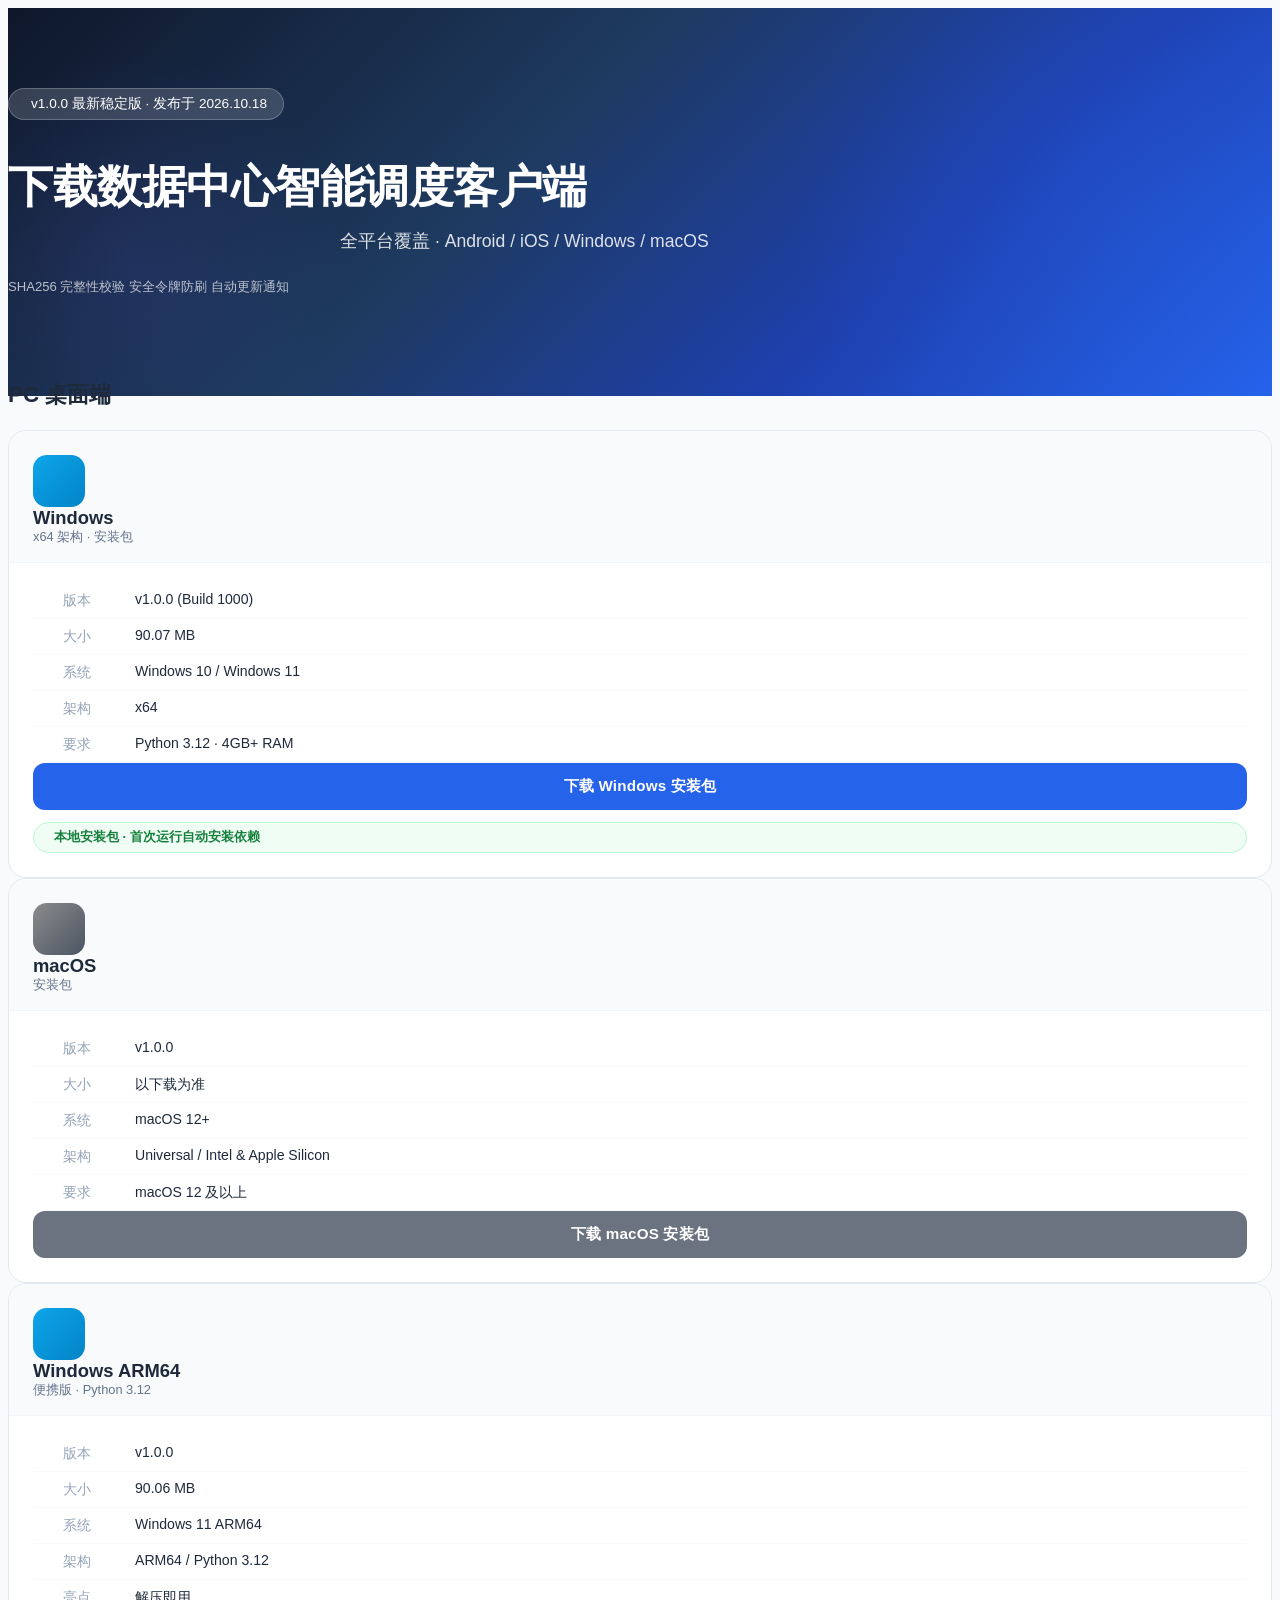
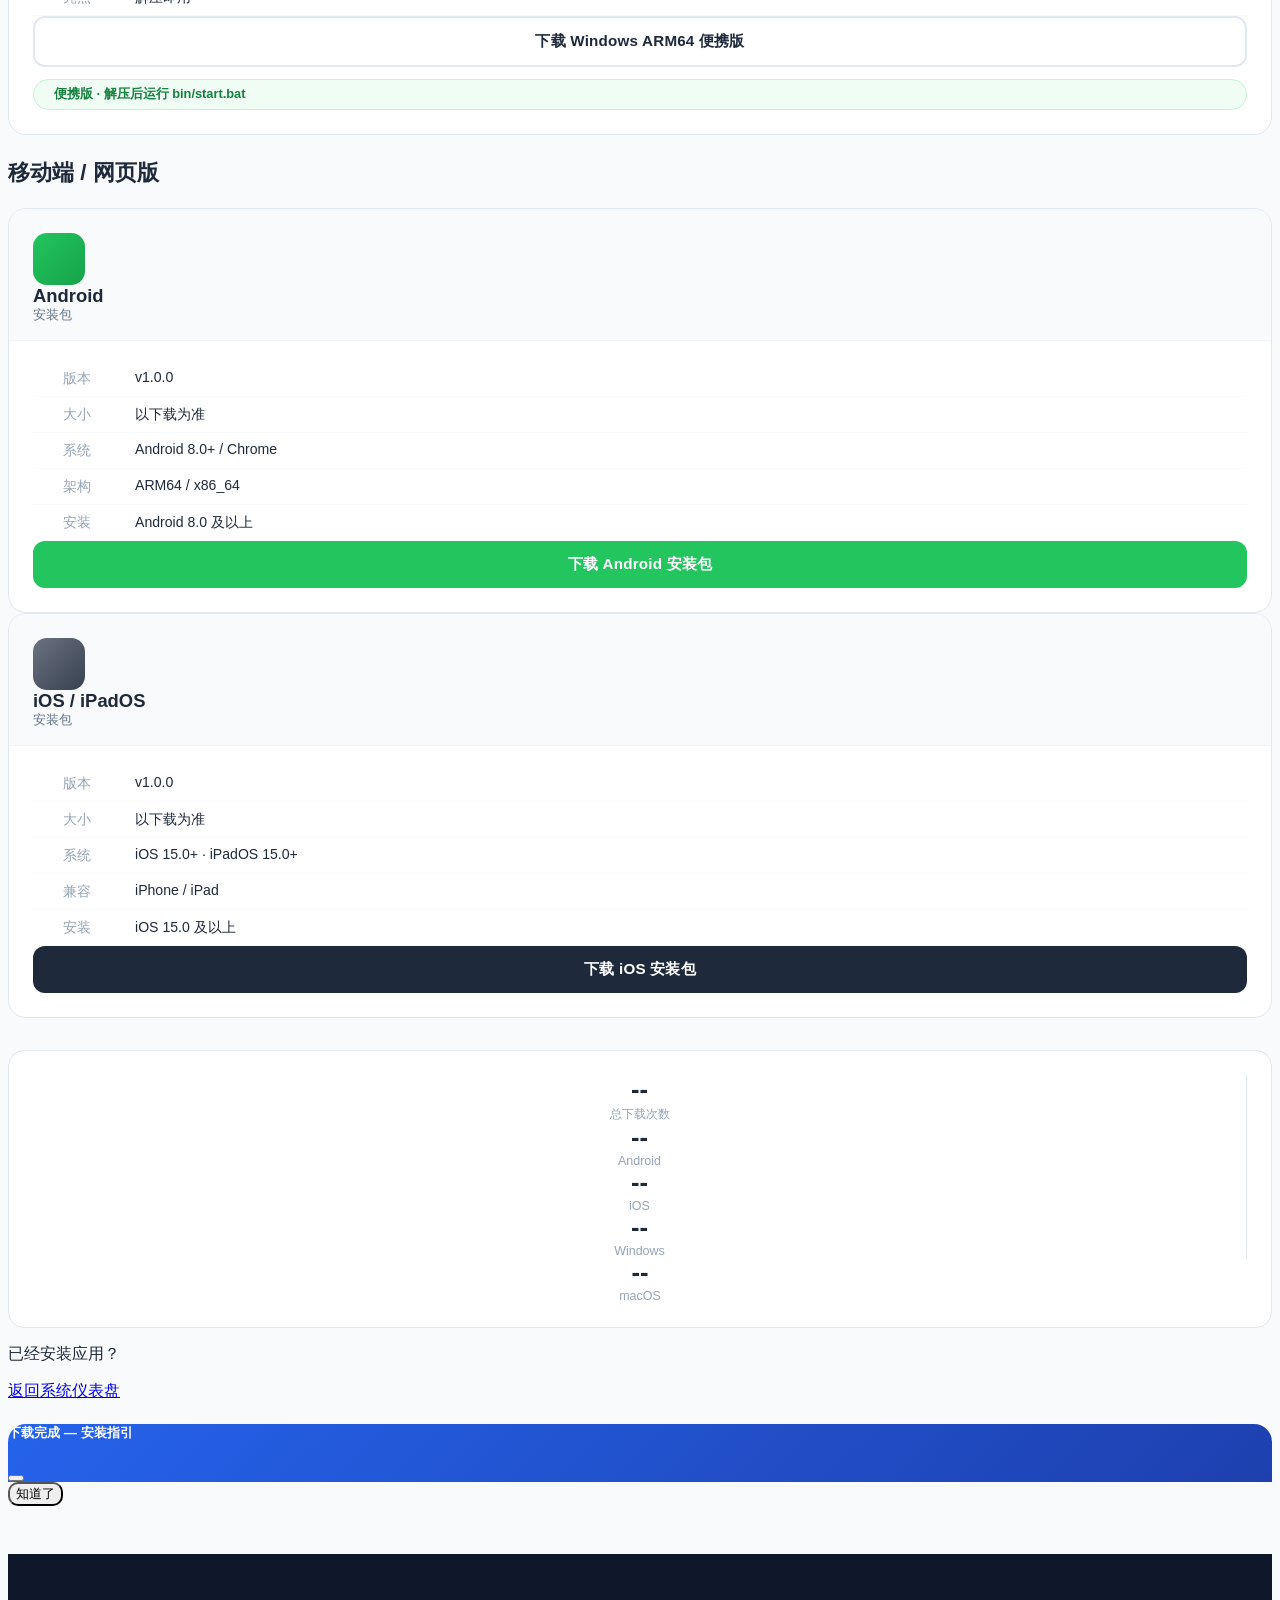
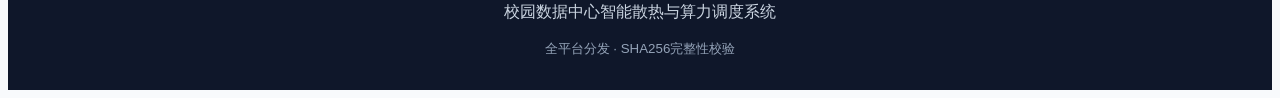
==== frontend/download.html @ d8b6c690 "feat(web): 仪表盘、数据分析、分布图与 AI 助手前端" ====
<!DOCTYPE html>
<html lang="zh-CN">
<head>
    <meta charset="UTF-8">
    <meta name="viewport" content="width=device-width, initial-scale=1.0, viewport-fit=cover, maximum-scale=1.0, user-scalable=no">
    <title>应用下载 - 校园数据中心智能调度系统</title>
    <meta name="description" content="下载数据中心智能调度系统客户端 - Android / iOS / Windows / macOS 全平台支持">
    <meta name="theme-color" content="#ddebfa">
    <meta name="apple-mobile-web-app-capable" content="yes">
    <meta name="apple-mobile-web-app-status-bar-style" content="default">
    <link rel="manifest" href="/manifest.json?v=20261020-ui3">
    <link rel="apple-touch-icon" href="/static/icons/icon-192x192.png?v=20261020-ai91">
    <link rel="icon" type="image/png" sizes="192x192" href="/static/icons/icon-192x192.png?v=20261020-ai91">
    <link href="/bootstrap.min.css" rel="stylesheet">
    <link href="/font-awesome.min.css" rel="stylesheet">
    <link href="/cross_platform.css" rel="stylesheet">
    <style>
        :root {
            --brand-primary: #2563eb;
            --brand-dark: #0f172a;
            --brand-success: #10b981;
            --brand-warning: #f59e0b;
            --brand-danger: #ef4444;
            --surface: #ffffff;
            --surface-secondary: #f8fafc;
            --border: #e2e8f0;
            --text-primary: #1e293b;
            --text-secondary: #64748b;
            --text-muted: #94a3b8;

            --plat-android: #22c55e;
            --plat-ios: #1e293b;
            --plat-windows: #0ea5e9;
            --plat-macos: #6b7280;
        }

        body {
            background: var(--surface-secondary);
            font-family: -apple-system, 'SF Pro Text', 'PingFang SC', 'Roboto', 'Noto Sans SC', sans-serif;
            color: var(--text-primary);
        }

         
        .hero-download {
            background: linear-gradient(135deg, #0f172a 0%, #1e3a5f 40%, #1e40af 70%, #2563eb 100%);
            color: white;
            padding: 80px 0 100px;
            position: relative;
            overflow: hidden;
        }
        .hero-download::before {
            content: '';
            position: absolute;
            top: -40%;
            right: -15%;
            width: 700px;
            height: 700px;
            background: radial-gradient(circle, rgba(37,99,235,0.2) 0%, transparent 65%);
            border-radius: 50%;
        }
        .hero-download::after {
            content: '';
            position: absolute;
            bottom: -30%;
            left: -10%;
            width: 500px;
            height: 500px;
            background: radial-gradient(circle, rgba(99,102,241,0.12) 0%, transparent 60%);
            border-radius: 50%;
        }
        .hero-download .container { position: relative; z-index: 2; }
        .hero-download h1 {
            font-weight: 800;
            font-size: clamp(1.8rem, 4vw, 2.8rem);
            letter-spacing: -0.5px;
            margin-bottom: 12px;
        }
        .hero-download .hero-subtitle {
            font-size: 1.1rem;
            opacity: 0.85;
            max-width: 600px;
            margin: 0 auto 24px;
        }
        .hero-download .badge-version {
            background: rgba(255,255,255,0.16);
            border: 1px solid rgba(255,255,255,0.22);
            font-size: 0.85rem;
            padding: 6px 16px;
            border-radius: 20px;
            display: inline-flex;
            align-items: center;
            gap: 6px;
        }
        .hero-download .badge-version i { font-size: 0.7rem; }

         
        .detected-banner {
            display: none;
            background: linear-gradient(135deg, #dbeafe, #eff6ff);
            border: 1px solid #93c5fd;
            border-radius: 14px;
            padding: 16px 20px;
            margin-bottom: 32px;
            animation: slideDown 0.4s ease;
        }
        @keyframes slideDown {
            from { opacity: 0; transform: translateY(-10px); }
            to { opacity: 1; transform: translateY(0); }
        }
        .detected-banner .detected-icon {
            width: 44px;
            height: 44px;
            border-radius: 12px;
            display: flex;
            align-items: center;
            justify-content: center;
            font-size: 22px;
            color: white;
        }
        .detected-banner.android .detected-icon { background: var(--plat-android); }
        .detected-banner.ios .detected-icon { background: var(--plat-ios); }
        .detected-banner.windows .detected-icon { background: var(--plat-windows); }
        .detected-banner.macos .detected-icon { background: var(--plat-macos); }

         
        .section-title {
            font-weight: 700;
            font-size: 1.4rem;
            margin-bottom: 20px;
            display: flex;
            align-items: center;
            gap: 10px;
        }
        .section-title i { color: var(--brand-primary); font-size: 1.2rem; }

         
        .platform-card {
            border-radius: 18px;
            border: 1px solid var(--border);
            transition: all 0.3s cubic-bezier(0.4, 0, 0.2, 1);
            overflow: hidden;
            background: var(--surface);
            height: 100%;
            display: flex;
            flex-direction: column;
        }
        .platform-card:hover {
            transform: translateY(-4px);
            box-shadow: 0 20px 40px rgba(0,0,0,0.10);
            border-color: #93c5fd;
        }
        .platform-card.detected {
            border-color: var(--brand-primary);
            box-shadow: 0 0 0 3px rgba(37,99,235,0.15), 0 20px 40px rgba(0,0,0,0.10);
        }
        .platform-card.detected .card-header-custom {
            background: linear-gradient(135deg, #eff6ff, #dbeafe);
        }
        .platform-card .card-header-custom {
            padding: 24px 24px 16px;
            border-bottom: 1px solid #f1f5f9;
            background: var(--surface-secondary);
        }
        .platform-card .card-body-custom {
            padding: 20px 24px 24px;
            flex: 1;
            display: flex;
            flex-direction: column;
        }
        .platform-icon {
            width: 52px;
            height: 52px;
            border-radius: 14px;
            display: flex;
            align-items: center;
            justify-content: center;
            font-size: 26px;
            color: white;
            flex-shrink: 0;
        }
        .platform-icon.android  { background: linear-gradient(135deg, #22c55e, #16a34a); }
        .platform-icon.ios      { background: linear-gradient(135deg, #6b7280, #374151); }
        .platform-icon.windows  { background: linear-gradient(135deg, #0ea5e9, #0284c7); }
        .platform-icon.macos    { background: linear-gradient(135deg, #8b8b8b, #4b5563); }

        .platform-name { font-size: 1.15rem; font-weight: 700; color: var(--text-primary); }
        .platform-sub  { font-size: 0.8rem; color: var(--text-secondary); }

        .info-row {
            display: flex;
            align-items: flex-start;
            gap: 12px;
            padding: 8px 0;
            border-bottom: 1px solid #f8fafc;
            font-size: 0.88rem;
            color: var(--text-secondary);
        }
        .info-row:last-child { border-bottom: none; }
        .info-row i {
            width: 18px;
            color: var(--text-muted);
            margin-top: 2px;
            text-align: center;
        }
        .info-row .info-label { color: var(--text-muted); min-width: 60px; }
        .info-row .info-value { color: var(--text-primary); font-weight: 500; }

        .download-btn {
            border-radius: 12px;
            padding: 13px 24px;
            font-weight: 600;
            font-size: 0.95rem;
            letter-spacing: 0.2px;
            transition: all 0.2s;
            border: none;
            width: 100%;
            margin-top: auto;
        }
        .download-btn:hover {
            transform: translateY(-2px);
            box-shadow: 0 8px 24px rgba(37,99,235,0.35);
        }
        .download-btn.btn-android { background: var(--plat-android); color: white; }
        .download-btn.btn-android:hover { background: #16a34a; }
        .download-btn.btn-ios { background: var(--plat-ios); color: white; }
        .download-btn.btn-ios:hover { background: #0f172a; }
        .download-btn.btn-windows { background: var(--brand-primary); color: white; }
        .download-btn.btn-macos { background: var(--plat-macos); color: white; }
        .download-btn.btn-macos:hover { background: #4b5563; }
        .download-btn.btn-outline-platform {
            border: 2px solid #e2e8f0;
            background: transparent;
            color: var(--text-primary);
        }
        .download-btn.btn-outline-platform:hover {
            border-color: var(--brand-primary);
            background: #eff6ff;
        }

        .detected-badge {
            display: inline-flex;
            align-items: center;
            gap: 5px;
            background: #dbeafe;
            color: var(--brand-primary);
            padding: 3px 12px;
            border-radius: 20px;
            font-size: 0.75rem;
            font-weight: 600;
            margin-bottom: 8px;
        }

         
        .progress-wrap {
            display: none;
            margin-top: 12px;
            background: #f1f5f9;
            border-radius: 10px;
            padding: 12px 16px;
        }
        .progress-wrap .progress {
            height: 6px;
            border-radius: 3px;
            background: #e2e8f0;
        }
        .progress-wrap .progress-bar {
            border-radius: 3px;
            transition: width 0.3s ease;
        }
        .progress-wrap .progress-bar.bg-success { background: var(--brand-success) !important; }
        .progress-wrap .progress-bar.bg-danger { background: var(--brand-danger) !important; }

         
        .install-guide-toast {
            position: fixed;
            bottom: 24px;
            right: 24px;
            z-index: 9999;
            background: var(--surface);
            border: 1px solid var(--border);
            border-radius: 16px;
            box-shadow: 0 16px 48px rgba(0,0,0,0.15);
            padding: 20px 24px;
            max-width: 380px;
            animation: slideUp 0.35s ease;
        }
        @keyframes slideUp {
            from { opacity: 0; transform: translateY(20px); }
            to { opacity: 1; transform: translateY(0); }
        }
        .install-guide-toast .guide-step {
            display: flex;
            align-items: flex-start;
            gap: 10px;
            margin-top: 8px;
            font-size: 0.88rem;
        }
        .install-guide-toast .guide-step .step-num {
            width: 24px;
            height: 24px;
            border-radius: 50%;
            background: var(--brand-primary);
            color: white;
            display: flex;
            align-items: center;
            justify-content: center;
            font-size: 0.72rem;
            font-weight: 700;
            flex-shrink: 0;
        }

         
        .stats-bar {
            background: var(--surface);
            border: 1px solid var(--border);
            border-radius: 16px;
            padding: 24px;
            margin-top: 32px;
        }
        .stats-bar .stat-item {
            text-align: center;
            padding: 0 16px;
            border-right: 1px solid var(--border);
        }
        .stats-bar .stat-item:last-child { border-right: none; }
        .stats-bar .stat-value { font-size: 1.6rem; font-weight: 800; color: var(--text-primary); }
        .stats-bar .stat-label { font-size: 0.78rem; color: var(--text-muted); margin-top: 2px; }

         
        .pwa-banner {
            background: linear-gradient(135deg, #fef3c7, #fffbeb);
            border: 1px solid #fcd34d;
            border-radius: 14px;
            padding: 16px 20px;
            margin-bottom: 32px;
            text-align: center;
            display: none;
        }
        .pwa-banner .btn-install-pwa {
            background: var(--brand-primary);
            color: white;
            border: none;
            border-radius: 10px;
            padding: 10px 24px;
            font-weight: 600;
            cursor: pointer;
        }
        .pwa-banner .btn-install-pwa:hover { opacity: 0.9; }

         
        .safety-badge {
            display: inline-flex;
            align-items: center;
            gap: 6px;
            background: #f0fdf4;
            color: #15803d;
            border: 1px solid #bbf7d0;
            padding: 6px 14px;
            border-radius: 20px;
            font-size: 0.8rem;
            font-weight: 600;
            margin-top: 12px;
        }

         
        .site-footer {
            background: var(--brand-dark);
            color: var(--text-muted);
            padding: 32px 0;
            text-align: center;
            margin-top: 48px;
        }

        @media (max-width: 767px) {
            .hero-download { padding: 50px 0 60px; }
            .hero-download h1 { font-size: 1.5rem; }
            .platform-card { margin-bottom: 16px; }
            .stats-bar .stat-item { border-right: none; border-bottom: 1px solid var(--border); padding: 10px 0; }
            .stats-bar .stat-item:last-child { border-bottom: none; }
            .install-guide-toast { left: 12px; right: 12px; max-width: none; bottom: 12px; }
        }
    </style>
    <link href="/theme.css?v=20261020-ui3" rel="stylesheet">
</head>
<body>
<script>
(function(){var u=navigator.userAgent;var h=document.documentElement;if(/Android/i.test(u))h.classList.add('android-platform');else if(/iPhone|iPad|iPod/i.test(u))h.classList.add('ios-platform');else if(/Macintosh/i.test(u)&&navigator.maxTouchPoints>0)h.classList.add('ios-platform')})();
</script>


<section class="hero-download text-center">
    <div class="container">
        <span class="badge-version mb-3">
            <i class="fas fa-circle" style="color:#10b981;font-size:0.5rem;"></i>
            v1.0.0 最新稳定版 · 发布于 2026.10.18
        </span>
        <h1>下载数据中心智能调度客户端</h1>
        <p class="hero-subtitle">
            全平台覆盖 · Android / iOS / Windows / macOS
        </p>
        <div class="d-flex justify-content-center gap-2 flex-wrap">
            <span style="color:rgba(255,255,255,0.7);font-size:0.82rem;">
                <i class="fas fa-shield-haltered me-1"></i> SHA256 完整性校验
            </span>
            <span style="color:rgba(255,255,255,0.7);font-size:0.82rem;">
                <i class="fas fa-lock me-1"></i> 安全令牌防刷
            </span>
            <span style="color:rgba(255,255,255,0.7);font-size:0.82rem;">
                <i class="fas fa-sync-alt me-1"></i> 自动更新通知
            </span>
        </div>
    </div>
</section>

<div class="container" style="margin-top:-40px;position:relative;z-index:3;">

    
    <div class="detected-banner" id="detectedBanner">
        <div class="d-flex align-items-center gap-3">
            <div class="detected-icon" id="detectedIcon"><i class="fas fa-desktop"></i></div>
            <div class="flex-grow-1">
                <strong id="detectedText">检测到您的设备平台</strong>
                <br><small class="text-muted">已为您推荐最佳版本</small>
            </div>
            <a href="#detectedCard" class="btn btn-sm btn-primary" style="border-radius:8px;">
                立即下载 <i class="fas fa-arrow-down ms-1"></i>
            </a>
        </div>
    </div>

    
    <div class="pwa-banner" id="pwaBanner">
        <i class="fas fa-mobile-alt me-2" style="font-size:1.2rem;color:#f59e0b;"></i>
        <strong>快速安装</strong> — 无需下载应用商店，直接安装渐进式Web应用 (PWA)
        <button class="btn-install-pwa ms-3" id="btnInstallPWA">
            <i class="fas fa-download me-1"></i>一键安装
        </button>
    </div>

    
    <h3 class="section-title">
        PC 桌面端
    </h3>
    <div class="row g-4 mb-5">
        
        <div class="col-lg-4 col-md-6" id="card-windows">
            <div class="platform-card">
                <div class="card-header-custom d-flex align-items-center gap-3">
                    <div class="platform-icon windows"><i class="fab fa-windows"></i></div>
                    <div>
                        <div class="platform-name">Windows</div>
                        <div class="platform-sub">x64 架构 · 安装包</div>
                    </div>
                </div>
                <div class="card-body-custom">
                    <div class="info-row"><i class="fas fa-tag"></i><span class="info-label">版本</span><span class="info-value">v1.0.0 (Build 1000)</span></div>
                    <div class="info-row"><i class="fas fa-hdd"></i><span class="info-label">大小</span><span class="info-value">90.07 MB</span></div>
                    <div class="info-row"><i class="fab fa-windows"></i><span class="info-label">系统</span><span class="info-value">Windows 10 / Windows 11</span></div>
                    <div class="info-row"><i class="fas fa-microchip"></i><span class="info-label">架构</span><span class="info-value">x64</span></div>
                    <div class="info-row"><i class="fas fa-memory"></i><span class="info-label">要求</span><span class="info-value">Python 3.12 · 4GB+ RAM</span></div>

                    <button class="download-btn btn-windows"
                        data-platform="windows" data-app="desktop"
                        data-filename="CampusDataCenterScheduler_Setup_v1.0.0.exe"
                        data-size="90.07"
                        onclick="startDownload('windows','desktop','CampusDataCenterScheduler_Setup_v1.0.0.exe','90.07')">
                        <i class="fas fa-download me-2"></i>下载 Windows 安装包
                    </button>
                    <div class="progress-wrap" id="progress-windows">
                        <div class="d-flex justify-content-between mb-1">
                            <small id="progress-windows-text">准备下载...</small>
                            <small id="progress-windows-pct">0%</small>
                        </div>
                        <div class="progress">
                            <div class="progress-bar progress-bar-striped progress-bar-animated"
                                id="progress-windows-bar" style="width:0%"></div>
                        </div>
                    </div>
                    <span class="safety-badge"><i class="fas fa-shield-haltered"></i>本地安装包 · 首次运行自动安装依赖</span>
                </div>
            </div>
        </div>

        
        <div class="col-lg-4 col-md-6" id="card-macos">
            <div class="platform-card">
                <div class="card-header-custom d-flex align-items-center gap-3">
                    <div class="platform-icon macos"><i class="fab fa-apple"></i></div>
                    <div>
                        <div class="platform-name">macOS</div>
                        <div class="platform-sub">安装包</div>
                    </div>
                </div>
                <div class="card-body-custom">
                    <div class="info-row"><i class="fas fa-tag"></i><span class="info-label">版本</span><span class="info-value">v1.0.0</span></div>
                    <div class="info-row"><i class="fas fa-hdd"></i><span class="info-label">大小</span><span class="info-value">以下载为准</span></div>
                    <div class="info-row"><i class="fab fa-apple"></i><span class="info-label">系统</span><span class="info-value">macOS 12+</span></div>
                    <div class="info-row"><i class="fas fa-microchip"></i><span class="info-label">架构</span><span class="info-value">Universal / Intel &amp; Apple Silicon</span></div>
                    <div class="info-row"><i class="fas fa-memory"></i><span class="info-label">要求</span><span class="info-value">macOS 12 及以上</span></div>

                    <button class="download-btn btn-macos"
                        data-platform="macos" data-app="desktop"
                        data-filename="CampusDataCenterScheduler_v1.0.0_macos.dmg"
                        data-size="0.01"
                        onclick="startDownload('macos','desktop','CampusDataCenterScheduler_v1.0.0_macos.dmg','0.01')">
                        <i class="fas fa-download me-2"></i>下载 macOS 安装包
                    </button>
                    
                    <div class="progress-wrap" id="progress-macos">
                        <div class="d-flex justify-content-between mb-1">
                            <small id="progress-macos-text">准备下载...</small>
                            <small id="progress-macos-pct">0%</small>
                        </div>
                        <div class="progress">
                            <div class="progress-bar progress-bar-striped progress-bar-animated"
                                id="progress-macos-bar" style="width:0%"></div>
                        </div>
                    </div>
                    
                </div>
            </div>
        </div>

        
        <div class="col-lg-4 col-md-6" id="card-windows_arm">
            <div class="platform-card">
                <div class="card-header-custom d-flex align-items-center gap-3">
                    <div class="platform-icon windows"><i class="fab fa-windows"></i></div>
                    <div>
                        <div class="platform-name">Windows ARM64</div>
                        <div class="platform-sub">便携版 · Python 3.12</div>
                    </div>
                </div>
                <div class="card-body-custom">
                    <div class="info-row"><i class="fas fa-tag"></i><span class="info-label">版本</span><span class="info-value">v1.0.0</span></div>
                    <div class="info-row"><i class="fas fa-hdd"></i><span class="info-label">大小</span><span class="info-value">90.06 MB</span></div>
                    <div class="info-row"><i class="fab fa-windows"></i><span class="info-label">系统</span><span class="info-value">Windows 11 ARM64</span></div>
                    <div class="info-row"><i class="fas fa-microchip"></i><span class="info-label">架构</span><span class="info-value">ARM64 / Python 3.12</span></div>
                    <div class="info-row"><i class="fas fa-bolt"></i><span class="info-label">亮点</span><span class="info-value">解压即用</span></div>

                    <button class="download-btn btn-outline-platform"
                        data-platform="windows_arm" data-app="desktop"
                        data-filename="CampusDataCenterScheduler_v1.0.0_portable.zip"
                        data-size="90.06"
                        onclick="startDownload('windows_arm','desktop','CampusDataCenterScheduler_v1.0.0_portable.zip','90.06')">
                        <i class="fas fa-download me-2"></i>下载 Windows ARM64 便携版
                    </button>
                    <div class="progress-wrap" id="progress-windows_arm">
                        <div class="d-flex justify-content-between mb-1">
                            <small id="progress-windows_arm-text">准备下载...</small>
                            <small id="progress-windows_arm-pct">0%</small>
                        </div>
                        <div class="progress">
                            <div class="progress-bar progress-bar-striped progress-bar-animated"
                                id="progress-windows_arm-bar" style="width:0%"></div>
                        </div>
                    </div>
                    <span class="safety-badge"><i class="fas fa-shield-haltered"></i>便携版 · 解压后运行 bin/start.bat</span>
                </div>
            </div>
        </div>
    </div>

    
    <h3 class="section-title">
        移动端 / 网页版
    </h3>
    <div class="row g-4 mb-5">
        
        <div class="col-lg-6 col-md-6" id="card-android">
            <div class="platform-card">
                <div class="card-header-custom d-flex align-items-center gap-3">
                    <div class="platform-icon android"><i class="fab fa-android"></i></div>
                    <div>
                        <div class="platform-name">Android</div>
                        <div class="platform-sub">安装包</div>
                    </div>
                </div>
                <div class="card-body-custom">
                    <div class="info-row"><i class="fas fa-tag"></i><span class="info-label">版本</span><span class="info-value">v1.0.0</span></div>
                    <div class="info-row"><i class="fas fa-hdd"></i><span class="info-label">大小</span><span class="info-value">以下载为准</span></div>
                    <div class="info-row"><i class="fab fa-android"></i><span class="info-label">系统</span><span class="info-value">Android 8.0+ / Chrome</span></div>
                    <div class="info-row"><i class="fas fa-microchip"></i><span class="info-label">架构</span><span class="info-value">ARM64 / x86_64</span></div>
                    <div class="info-row"><i class="fas fa-shield-alt"></i><span class="info-label">安装</span><span class="info-value">Android 8.0 及以上</span></div>

                    <button class="download-btn btn-android"
                        data-platform="android" data-app="mobile"
                        data-filename="CampusDataCenterScheduler_v1.0.0_android.apk"
                        data-size="0.01"
                        onclick="startDownload('android','mobile','CampusDataCenterScheduler_v1.0.0_android.apk','0.01')">
                        <i class="fas fa-download me-2"></i>下载 Android 安装包
                    </button>
                    
                    <div class="progress-wrap" id="progress-android">
                        <div class="d-flex justify-content-between mb-1">
                            <small id="progress-android-text">准备下载...</small>
                            <small id="progress-android-pct">0%</small>
                        </div>
                        <div class="progress">
                            <div class="progress-bar progress-bar-striped progress-bar-animated"
                                id="progress-android-bar" style="width:0%"></div>
                        </div>
                    </div>
                    
                </div>
            </div>
        </div>

        
        <div class="col-lg-6 col-md-6" id="card-ios">
            <div class="platform-card">
                <div class="card-header-custom d-flex align-items-center gap-3">
                    <div class="platform-icon ios"><i class="fab fa-app-store-ios"></i></div>
                    <div>
                        <div class="platform-name">iOS / iPadOS</div>
                        <div class="platform-sub">安装包</div>
                    </div>
                </div>
                <div class="card-body-custom">
                    <div class="info-row"><i class="fas fa-tag"></i><span class="info-label">版本</span><span class="info-value">v1.0.0</span></div>
                    <div class="info-row"><i class="fas fa-hdd"></i><span class="info-label">大小</span><span class="info-value">以下载为准</span></div>
                    <div class="info-row"><i class="fab fa-apple"></i><span class="info-label">系统</span><span class="info-value">iOS 15.0+ · iPadOS 15.0+</span></div>
                    <div class="info-row"><i class="fas fa-mobile-alt"></i><span class="info-label">兼容</span><span class="info-value">iPhone / iPad</span></div>
                    <div class="info-row"><i class="fas fa-shield-alt"></i><span class="info-label">安装</span><span class="info-value">iOS 15.0 及以上</span></div>

                    <button class="download-btn btn-ios"
                        data-platform="ios" data-app="mobile"
                        data-filename="CampusDataCenterScheduler_v1.0.0_ios.ipa"
                        data-size="0.01"
                        onclick="startDownload('ios','mobile','CampusDataCenterScheduler_v1.0.0_ios.ipa','0.01')">
                        <i class="fas fa-download me-2"></i>下载 iOS 安装包
                    </button>
                    
                    <div class="progress-wrap" id="progress-ios">
                        <div class="d-flex justify-content-between mb-1">
                            <small id="progress-ios-text">准备下载...</small>
                            <small id="progress-ios-pct">0%</small>
                        </div>
                        <div class="progress">
                            <div class="progress-bar progress-bar-striped progress-bar-animated"
                                id="progress-ios-bar" style="width:0%"></div>
                        </div>
                    </div>
                    
                </div>
            </div>
        </div>
    </div>

    
    <div class="stats-bar" id="downloadStats">
        <div class="row">
            <div class="col stat-item"><div class="stat-value" id="statTotal">--</div><div class="stat-label">总下载次数</div></div>
            <div class="col stat-item"><div class="stat-value" id="statAndroid">--</div><div class="stat-label">Android</div></div>
            <div class="col stat-item"><div class="stat-value" id="statIOS">--</div><div class="stat-label">iOS</div></div>
            <div class="col stat-item"><div class="stat-value" id="statWindows">--</div><div class="stat-label">Windows</div></div>
            <div class="col stat-item"><div class="stat-value" id="statMacOS">--</div><div class="stat-label">macOS</div></div>
        </div>
    </div>

    
    <div class="text-center mt-4 mb-4">
        <p class="text-muted mb-2">已经安装应用？</p>
        <a href="/" class="btn btn-outline-primary" style="border-radius:10px;">
            <i class="fas fa-arrow-left me-1"></i>返回系统仪表盘
        </a>
    </div>
</div>


<div class="modal fade" id="installGuideModal" tabindex="-1">
    <div class="modal-dialog modal-dialog-centered">
        <div class="modal-content" style="border-radius:18px;border:none;">
            <div class="modal-header" style="background:linear-gradient(135deg,#2563eb,#1e40af);color:white;border-radius:18px 18px 0 0;">
                <h5 class="modal-title" id="installGuideTitle">下载完成 — 安装指引</h5>
                <button type="button" class="btn-close btn-close-white" data-bs-dismiss="modal"></button>
            </div>
            <div class="modal-body p-4" id="installGuideContent"></div>
            <div class="modal-footer">
                <button type="button" class="btn btn-secondary" data-bs-dismiss="modal" style="border-radius:10px;">知道了</button>
            </div>
        </div>
    </div>
</div>

<footer class="site-footer">
    <div class="container">
        <p class="mb-1 fw-semibold" style="color:#cbd5e1;">校园数据中心智能散热与算力调度系统</p>
        <small>全平台分发 · SHA256完整性校验</small>
    </div>
</footer>

<script src="/bootstrap.bundle.min.js"></script>
    <script src="/sw-register.js"></script>
    <script src="/platform-utils.js"></script>
    <script src="/perf-benchmark.js"></script>
    <script src="/download.js"></script>
</body>
</html>
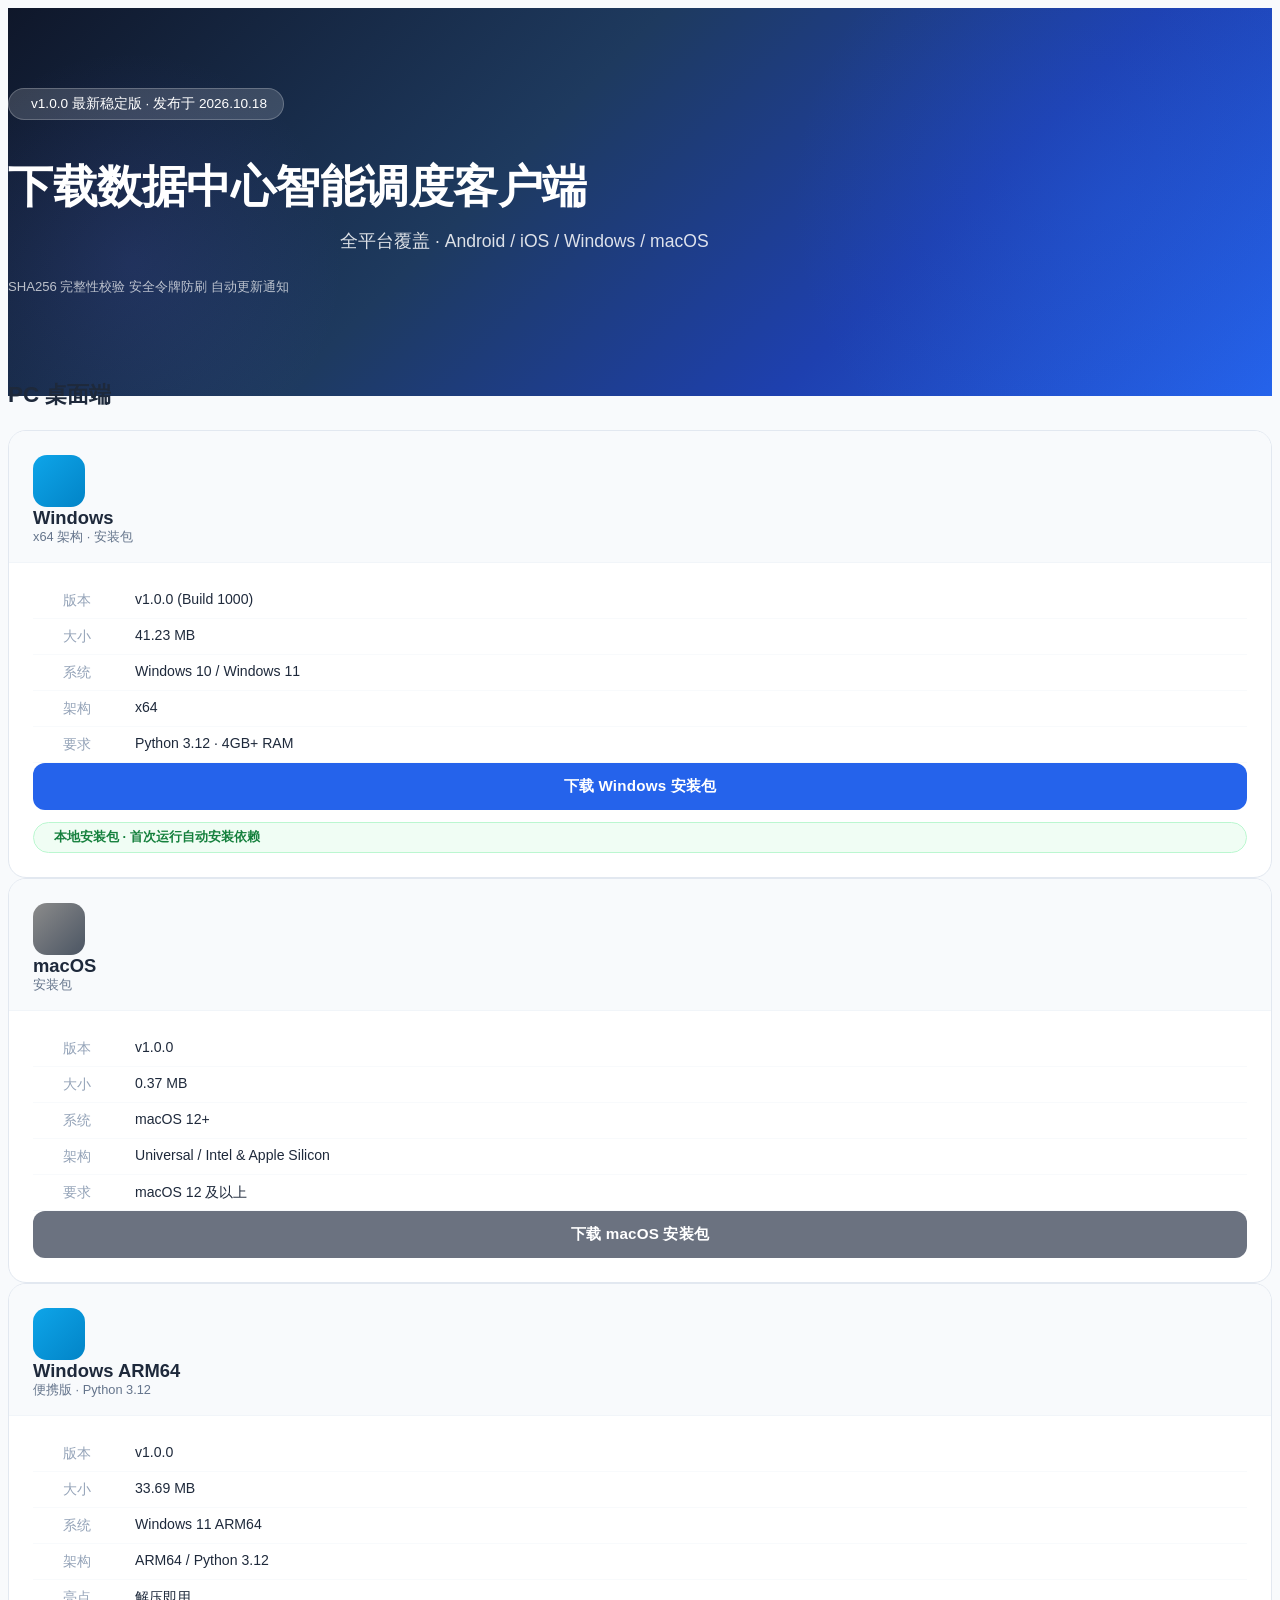
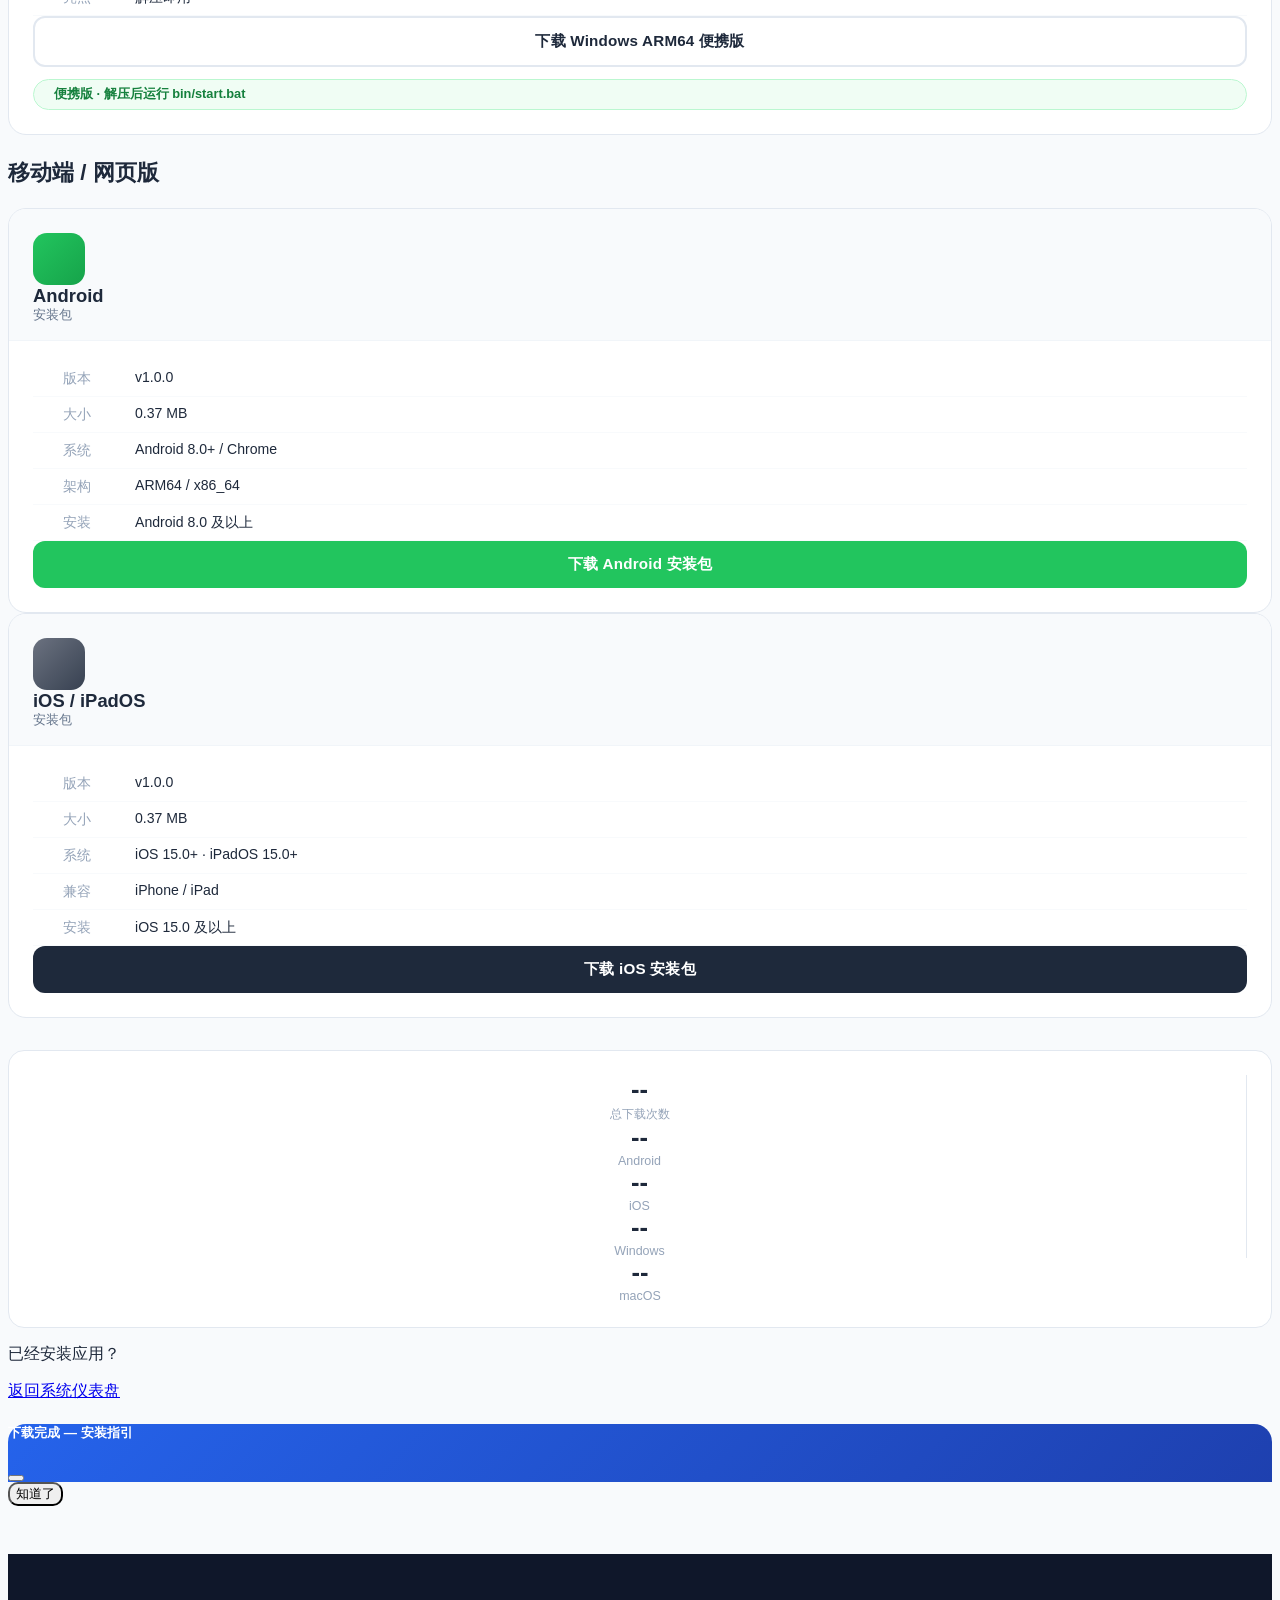
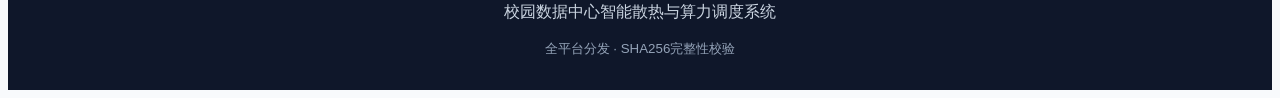
==== commit f930fabe: "fix(download): 兼容提交包目录结构, 补齐占位安装包与真实大小哈希 - 安装包搜索目录增加 releases/、downloads/ 与上一级 02_启动器与安装包/ - 版本元数据改用" ====
--- a/frontend/download.html
+++ b/frontend/download.html
@@ -454,7 +454,7 @@
                 </div>
                 <div class="card-body-custom">
                     <div class="info-row"><i class="fas fa-tag"></i><span class="info-label">版本</span><span class="info-value">v1.0.0 (Build 1000)</span></div>
-                    <div class="info-row"><i class="fas fa-hdd"></i><span class="info-label">大小</span><span class="info-value">90.07 MB</span></div>
+                    <div class="info-row"><i class="fas fa-hdd"></i><span class="info-label">大小</span><span class="info-value">41.23 MB</span></div>
                     <div class="info-row"><i class="fab fa-windows"></i><span class="info-label">系统</span><span class="info-value">Windows 10 / Windows 11</span></div>
                     <div class="info-row"><i class="fas fa-microchip"></i><span class="info-label">架构</span><span class="info-value">x64</span></div>
                     <div class="info-row"><i class="fas fa-memory"></i><span class="info-label">要求</span><span class="info-value">Python 3.12 · 4GB+ RAM</span></div>
@@ -462,8 +462,8 @@
                     <button class="download-btn btn-windows"
                         data-platform="windows" data-app="desktop"
                         data-filename="CampusDataCenterScheduler_Setup_v1.0.0.exe"
-                        data-size="90.07"
-                        onclick="startDownload('windows','desktop','CampusDataCenterScheduler_Setup_v1.0.0.exe','90.07')">
+                        data-size="41.23"
+                        onclick="startDownload('windows','desktop','CampusDataCenterScheduler_Setup_v1.0.0.exe','41.23')">
                         <i class="fas fa-download me-2"></i>下载 Windows 安装包
                     </button>
                     <div class="progress-wrap" id="progress-windows">
@@ -493,7 +493,7 @@
                 </div>
                 <div class="card-body-custom">
                     <div class="info-row"><i class="fas fa-tag"></i><span class="info-label">版本</span><span class="info-value">v1.0.0</span></div>
-                    <div class="info-row"><i class="fas fa-hdd"></i><span class="info-label">大小</span><span class="info-value">以下载为准</span></div>
+                    <div class="info-row"><i class="fas fa-hdd"></i><span class="info-label">大小</span><span class="info-value">0.37 MB</span></div>
                     <div class="info-row"><i class="fab fa-apple"></i><span class="info-label">系统</span><span class="info-value">macOS 12+</span></div>
                     <div class="info-row"><i class="fas fa-microchip"></i><span class="info-label">架构</span><span class="info-value">Universal / Intel &amp; Apple Silicon</span></div>
                     <div class="info-row"><i class="fas fa-memory"></i><span class="info-label">要求</span><span class="info-value">macOS 12 及以上</span></div>
@@ -501,8 +501,8 @@
                     <button class="download-btn btn-macos"
                         data-platform="macos" data-app="desktop"
                         data-filename="CampusDataCenterScheduler_v1.0.0_macos.dmg"
-                        data-size="0.01"
-                        onclick="startDownload('macos','desktop','CampusDataCenterScheduler_v1.0.0_macos.dmg','0.01')">
+                        data-size="0.37"
+                        onclick="startDownload('macos','desktop','CampusDataCenterScheduler_v1.0.0_macos.dmg','0.37')">
                         <i class="fas fa-download me-2"></i>下载 macOS 安装包
                     </button>
                     
@@ -533,7 +533,7 @@
                 </div>
                 <div class="card-body-custom">
                     <div class="info-row"><i class="fas fa-tag"></i><span class="info-label">版本</span><span class="info-value">v1.0.0</span></div>
-                    <div class="info-row"><i class="fas fa-hdd"></i><span class="info-label">大小</span><span class="info-value">90.06 MB</span></div>
+                    <div class="info-row"><i class="fas fa-hdd"></i><span class="info-label">大小</span><span class="info-value">33.69 MB</span></div>
                     <div class="info-row"><i class="fab fa-windows"></i><span class="info-label">系统</span><span class="info-value">Windows 11 ARM64</span></div>
                     <div class="info-row"><i class="fas fa-microchip"></i><span class="info-label">架构</span><span class="info-value">ARM64 / Python 3.12</span></div>
                     <div class="info-row"><i class="fas fa-bolt"></i><span class="info-label">亮点</span><span class="info-value">解压即用</span></div>
@@ -541,8 +541,8 @@
                     <button class="download-btn btn-outline-platform"
                         data-platform="windows_arm" data-app="desktop"
                         data-filename="CampusDataCenterScheduler_v1.0.0_portable.zip"
-                        data-size="90.06"
-                        onclick="startDownload('windows_arm','desktop','CampusDataCenterScheduler_v1.0.0_portable.zip','90.06')">
+                        data-size="33.69"
+                        onclick="startDownload('windows_arm','desktop','CampusDataCenterScheduler_v1.0.0_portable.zip','33.69')">
                         <i class="fas fa-download me-2"></i>下载 Windows ARM64 便携版
                     </button>
                     <div class="progress-wrap" id="progress-windows_arm">
@@ -578,7 +578,7 @@
                 </div>
                 <div class="card-body-custom">
                     <div class="info-row"><i class="fas fa-tag"></i><span class="info-label">版本</span><span class="info-value">v1.0.0</span></div>
-                    <div class="info-row"><i class="fas fa-hdd"></i><span class="info-label">大小</span><span class="info-value">以下载为准</span></div>
+                    <div class="info-row"><i class="fas fa-hdd"></i><span class="info-label">大小</span><span class="info-value">0.37 MB</span></div>
                     <div class="info-row"><i class="fab fa-android"></i><span class="info-label">系统</span><span class="info-value">Android 8.0+ / Chrome</span></div>
                     <div class="info-row"><i class="fas fa-microchip"></i><span class="info-label">架构</span><span class="info-value">ARM64 / x86_64</span></div>
                     <div class="info-row"><i class="fas fa-shield-alt"></i><span class="info-label">安装</span><span class="info-value">Android 8.0 及以上</span></div>
@@ -586,8 +586,8 @@
                     <button class="download-btn btn-android"
                         data-platform="android" data-app="mobile"
                         data-filename="CampusDataCenterScheduler_v1.0.0_android.apk"
-                        data-size="0.01"
-                        onclick="startDownload('android','mobile','CampusDataCenterScheduler_v1.0.0_android.apk','0.01')">
+                        data-size="0.37"
+                        onclick="startDownload('android','mobile','CampusDataCenterScheduler_v1.0.0_android.apk','0.37')">
                         <i class="fas fa-download me-2"></i>下载 Android 安装包
                     </button>
                     
@@ -618,7 +618,7 @@
                 </div>
                 <div class="card-body-custom">
                     <div class="info-row"><i class="fas fa-tag"></i><span class="info-label">版本</span><span class="info-value">v1.0.0</span></div>
-                    <div class="info-row"><i class="fas fa-hdd"></i><span class="info-label">大小</span><span class="info-value">以下载为准</span></div>
+                    <div class="info-row"><i class="fas fa-hdd"></i><span class="info-label">大小</span><span class="info-value">0.37 MB</span></div>
                     <div class="info-row"><i class="fab fa-apple"></i><span class="info-label">系统</span><span class="info-value">iOS 15.0+ · iPadOS 15.0+</span></div>
                     <div class="info-row"><i class="fas fa-mobile-alt"></i><span class="info-label">兼容</span><span class="info-value">iPhone / iPad</span></div>
                     <div class="info-row"><i class="fas fa-shield-alt"></i><span class="info-label">安装</span><span class="info-value">iOS 15.0 及以上</span></div>
@@ -626,8 +626,8 @@
                     <button class="download-btn btn-ios"
                         data-platform="ios" data-app="mobile"
                         data-filename="CampusDataCenterScheduler_v1.0.0_ios.ipa"
-                        data-size="0.01"
-                        onclick="startDownload('ios','mobile','CampusDataCenterScheduler_v1.0.0_ios.ipa','0.01')">
+                        data-size="0.37"
+                        onclick="startDownload('ios','mobile','CampusDataCenterScheduler_v1.0.0_ios.ipa','0.37')">
                         <i class="fas fa-download me-2"></i>下载 iOS 安装包
                     </button>
                     
